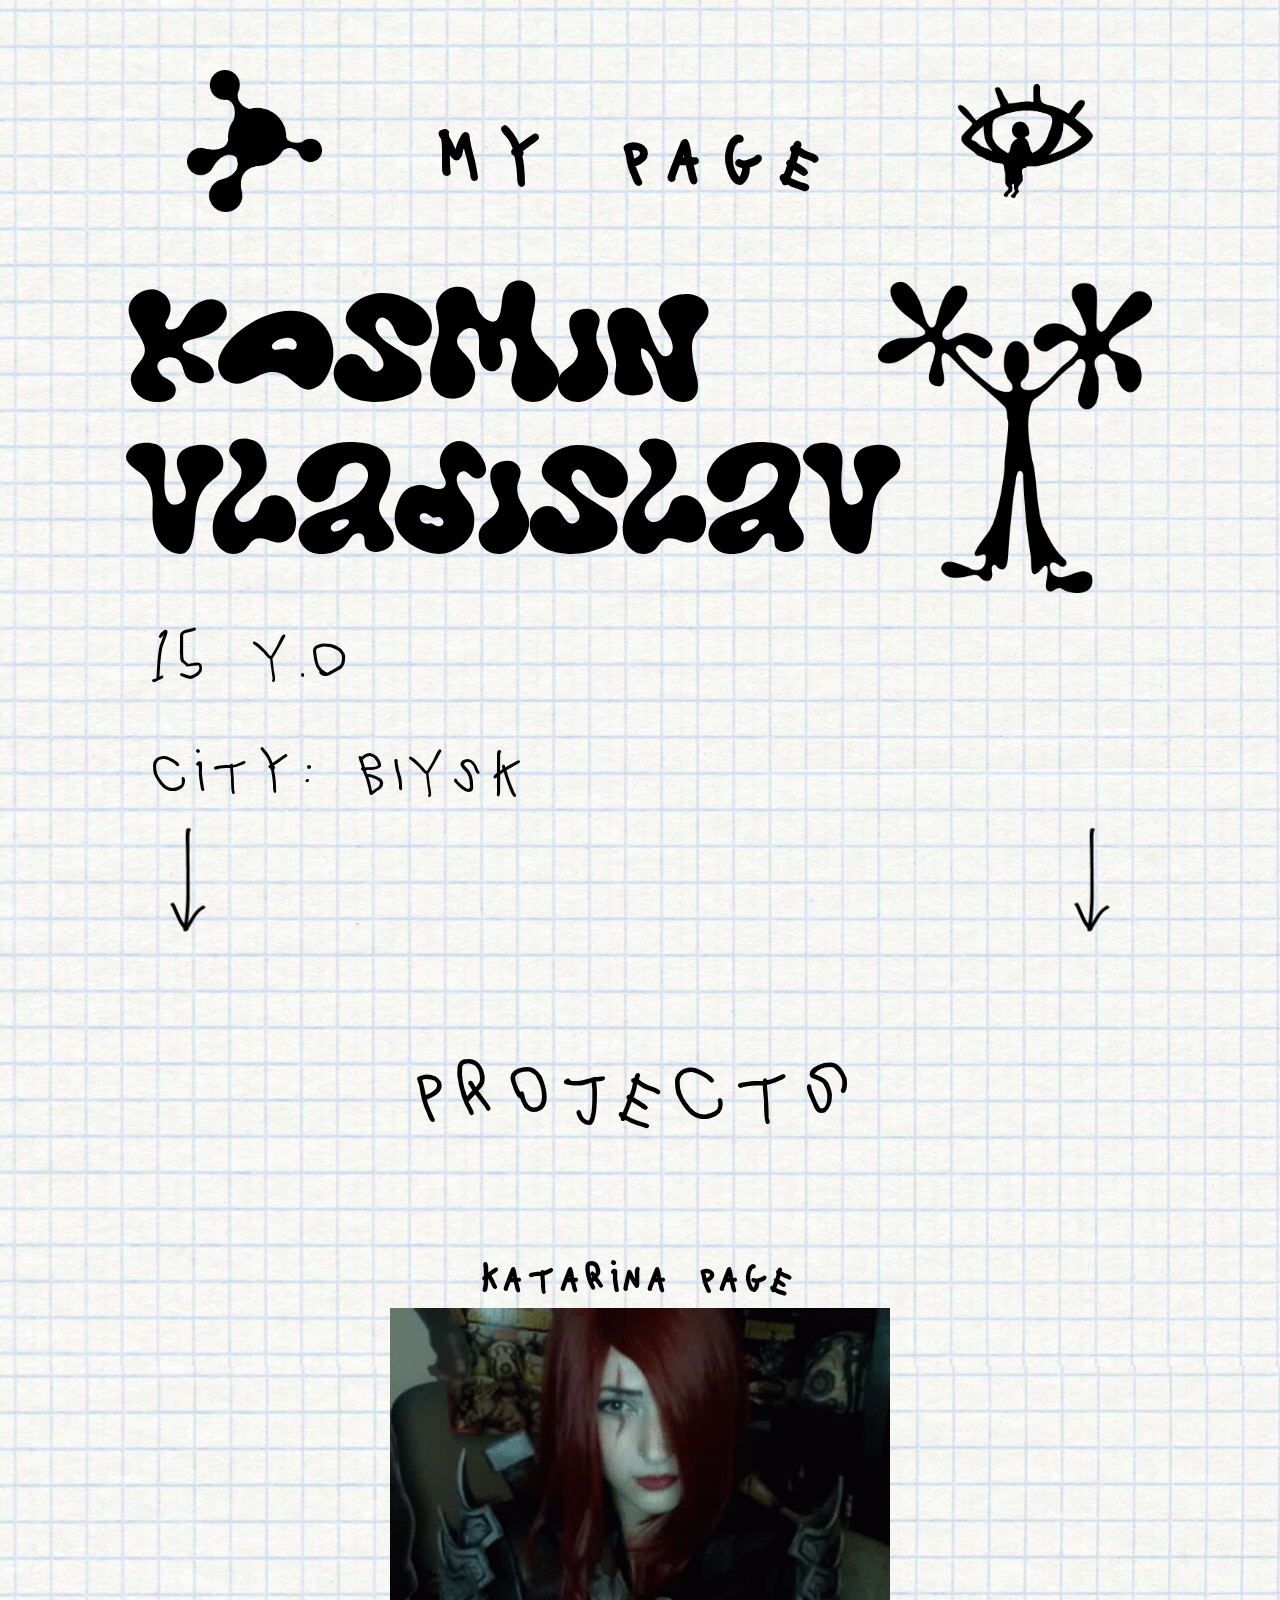
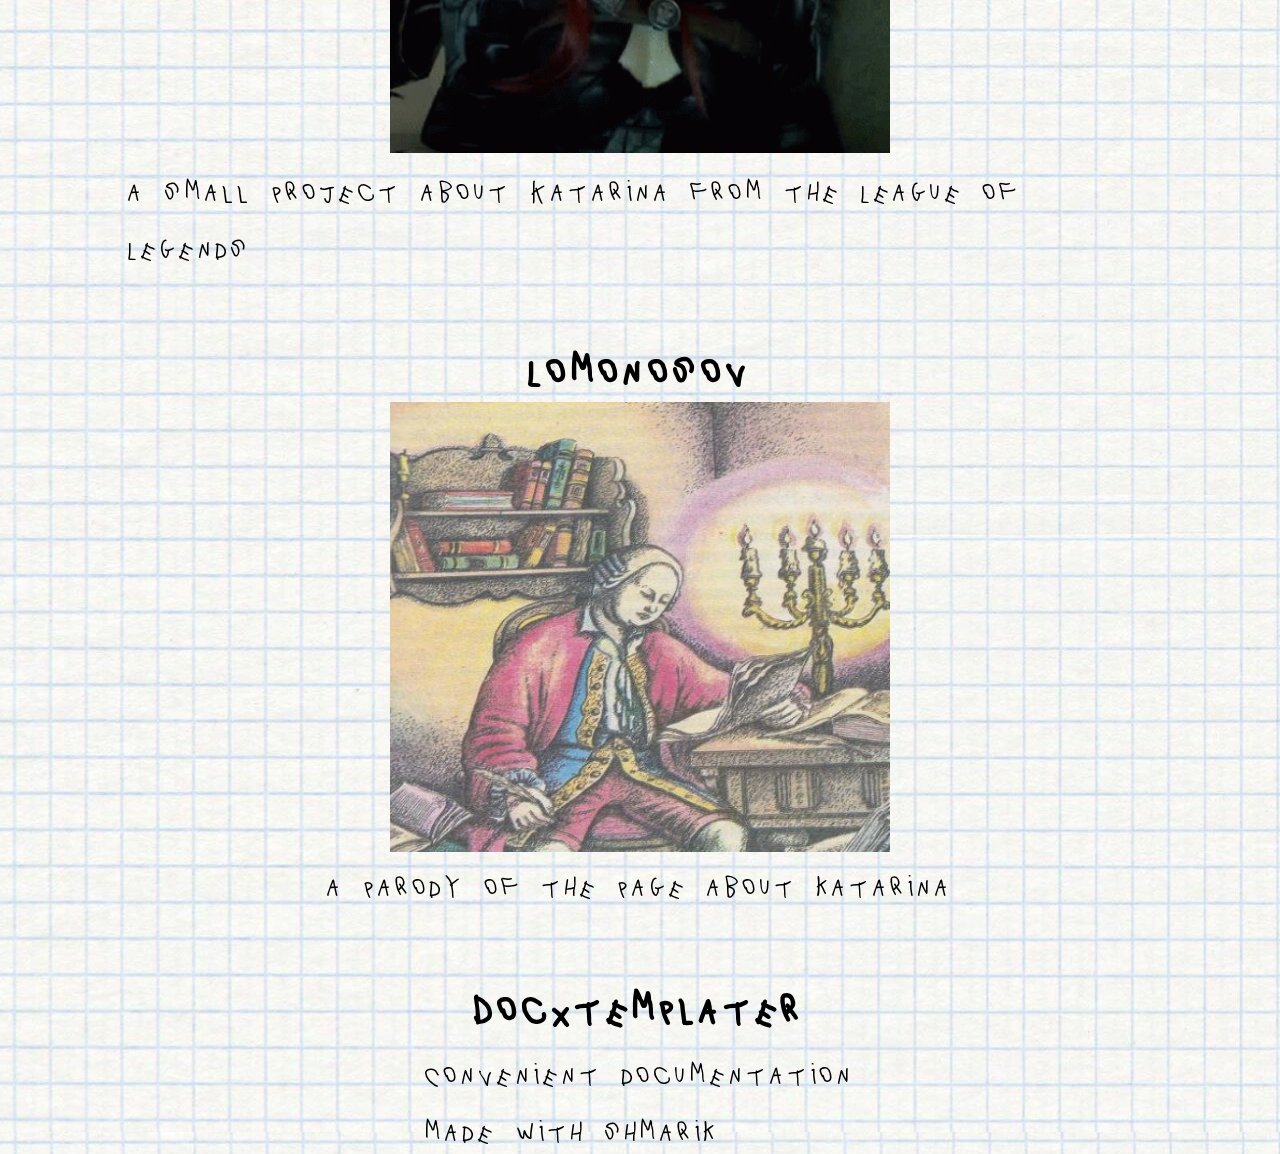
==== index.html @ 186d4df7 "123" ====
<!DOCTYPE html>
<html lang="en">

<head>
    <meta charset="UTF-8">
    <meta name="viewport" content="width=device-width, initial-scale=1.0">
    <title></title>
    <link rel="stylesheet" href="css/style.css">
    <link rel="shortcut icon" href="css/images/favicon.ico" type="image/x-icon">
    <link rel="icon" href="/favicon.ico" type="image/x-icon">
    <title>Kosmin's page</title>
</head>

<body>
    <header>
        <div class="header-content">
            <img class="header-img" src="css/images/Asset 37.png" alt="">
            <h1 class="header-title">My page</h1>
            <img class="header-img" src="css/images/Asset 86.png" alt="">
        </div>
    </header>

    <main>

        <div class="main-content">

            <div class="about-me">

                <div>
                    <div class="about-me-text">
                        Kosmin Vladislav
                    </div>
                    <div class="about-me-description">
                        15 Y.O <br> city: BIYSK
                    </div>
                </div>
                <div>
                    <img class="about-me-img" src="css/images/Asset 212.png" alt="">
                </div>


            </div>

            <div class="arrows">
                <img class="arrow-img" width="120" src="css/images/pngwing.com (1).png" alt="">
                <img class="arrow-img" src="css/images/pngwing.com (1).png" alt="">
            </div>

            <div class="projects-title">projects</div>
            <div class="projects-block">

                <div class="project" id="first-project">
                    <h1 class="project-title">  <a href="projects/katarinaPAGE/"> katarina page </a>  </h1>
                    <a style="max-width:500px;" href="projects/katarinaPAGE/"><img class="project-img"
                            src="css/images/katarina-league-of-legends.gif" alt=""></a>
                    <div class="project-text">a small project about Katarina from the League of Legends</div>
                </div>

                <div class="project" id="second-project">
                    <h1 class="project-title"> <a href="projects/Eisnshtein/"> Lomonosov </a> </h1>
                    <a style="display: flex; justify-content: center;" href="projects/Eisnshtein/">
                        <img class="project-img Lomonosov" src="css/images/1643045199_34-papik-pro-p-risunok-na-temu-lomonosov-34.jpg"alt=""></a>
                    <div class="project-text">a parody of the page about katarina</div>
                </div>

                <div class="project" id="third-project">
                    <h1 class="project-title"> <a href="projects/Docxtemplater1/public/">Docxtemplater </a> </h1>
                    <a style="display: flex; justify-content: center;" href="projects/Docxtemplater1/public/"><img class="project-img" src="css/images/xerox-fax.gif" alt=""></a>
                    <div class="project-text"> Convenient documentation <br> made with shmarik </div>
                </div>

            </div>
        </div>

    </main>
</body>

</html>
---- css/style.css ----
* {
    margin: 0;
    padding: 0;
    box-sizing: border-box;
}

body, html {
    width: 100%;
    height: 100%;
}

body {
    background-image: url(images/tekstura-lista-bumagi-v-kletku-2048x1366.jpg)
}

@font-face {
    font-family: 'vamp';
    src: url(fonts/PunkCyber-ExtrudeSlant.ttf);
}

@font-face {
    font-family: 'Achron';
    src: url(fonts/KINKY.otf);
}

@font-face {
    font-family: 'Cactus Jack';
    src: url(fonts/Cactus\ Jack.otf);
}

a {
    text-decoration: none;
    color: black;
}

header {
    margin-top: 35px;
    display: flex;
    justify-content: center;
    align-items:center;
    width: 100%;
}

.header-content {
    display: flex;
    justify-content: center;
    align-items: center;
    justify-content: space-around;
    margin-top: 35px;
    width: 80%;
}

.header-title {
    font-family: 'Cactus Jack';
    Letter-spacing: 11px;
    font-size:  14vh;
    color: rgb(0, 0, 0);
    line-height: 50px;
}

.header-img {
    width: 15vh;
}

main {
    margin-top: 70px;
    display: flex;
    justify-content: center;
    width: 100%;
}

.main-content {
    width: 80%;
    height: auto;
    display: flex;
    flex-direction: column;
    align-items: center;
}

.about-me {
    width: 100%;
    height: auto;
    display: flex;
    justify-content: space-evenly;
}


.about-me-text {
    font-family: 'Achron';
    font-size: 160px;
    display: flex;
    align-items: center;
    max-width: 750px;
}

.about-me-img  {
    display: flex; 
    justify-content: center;
    max-width: 100%;
    width: 390px;
}

.about-me-description {
    font-family: 'Cactus Jack';
    font-size: 100px;
    display: flex;
    margin-left: 25px;
}

.arrows {
    width: 100%;
    display: flex;
    justify-content: space-between;
    margin: 30px 0px 0px 0px;
}

.arrow-img {
    transform: rotate(-270deg);
    width: 120px;
}

.projects-title {
    display: flex;
    margin-top: 70px;
    font-size: 150px;
    justify-content: center;
    font-family: 'Cactus Jack';
}

.projects-block {
    width: 100%;
    margin-top: 20px;
    height: 600px;
    display: flex;
    flex-direction: column;
    align-items: center;
    font-family: 'Cactus Jack';
}

.project {
    display: flex;
    flex-direction: column;
    justify-content: center;
    align-items: center;
    margin-top: 50px;
}

.project-title {
    display: flex; 
    font-size: 70px; 
    justify-content: center;
}

.project-img {
    width: 500px;
}

.Lomonosov {
    height: 450px;
}

.project-text {
    font-size: 50px;
    display: flex;
    justify-content: center;
}

@media only screen and (max-width: 1200px) {


}

@media only screen and (max-width: 1121px) {
    .header-content {
        gap: 50px;
    }

    .header-title {
        font-size: 110px;
    }

    .arrows {
        display: none;
    }

    .about-me-img {
        display: none;
    }

    .about-me-description {
        display: flex;
        justify-content: center;
    }
}

@media only screen and (max-width: 900px) {

    .header-title {
        font-size: 90px;
        
    }

    .header-img {
        width: 115px;
    }
}

@media only screen and (max-width: 800px) {
        .header-img {
            width: 100px;
        }

        .about-me-text {
            font-size: 140px;
        }

        .about-me-description {
            font-size: 80px;
        }
}

@media only screen and (max-width: 685px) {

    .about-me-text {
        font-size: 110px;
    }

    .about-me-description {
        font-size: 70px;
    }

    .project-img {
        width: 400px;
    }

    .Lomonosov {
        height: 355px;
    }
}

@media only screen and (max-width: 890px) {
    .header-title {
        max-width: 150px;
    }
}

@media only screen and (max-width: 540px) {
    .about-me-text {
        font-size: 100px;
    }

    .about-me-description {
        font-size: 60px;
    }

    .projects-title {
        font-size: 100px;
    }
}

@media only screen and (max-width: 480px) {
    .about-me-text {
        font-size: 85px;
    }

    .header-title {
        font-size: 80px;
        max-width: 330px;
    }

    .header-img {
        display: none;
    }

    .project-img {
        width: 350px;
    }

    .project-text {
        font-size: 45px;
    }
}

@media only screen and (max-width: 410px) {
    .header-img {
        width: 70px;
    }
    
    .about-me-text {
        font-size: 70px;
    }
}
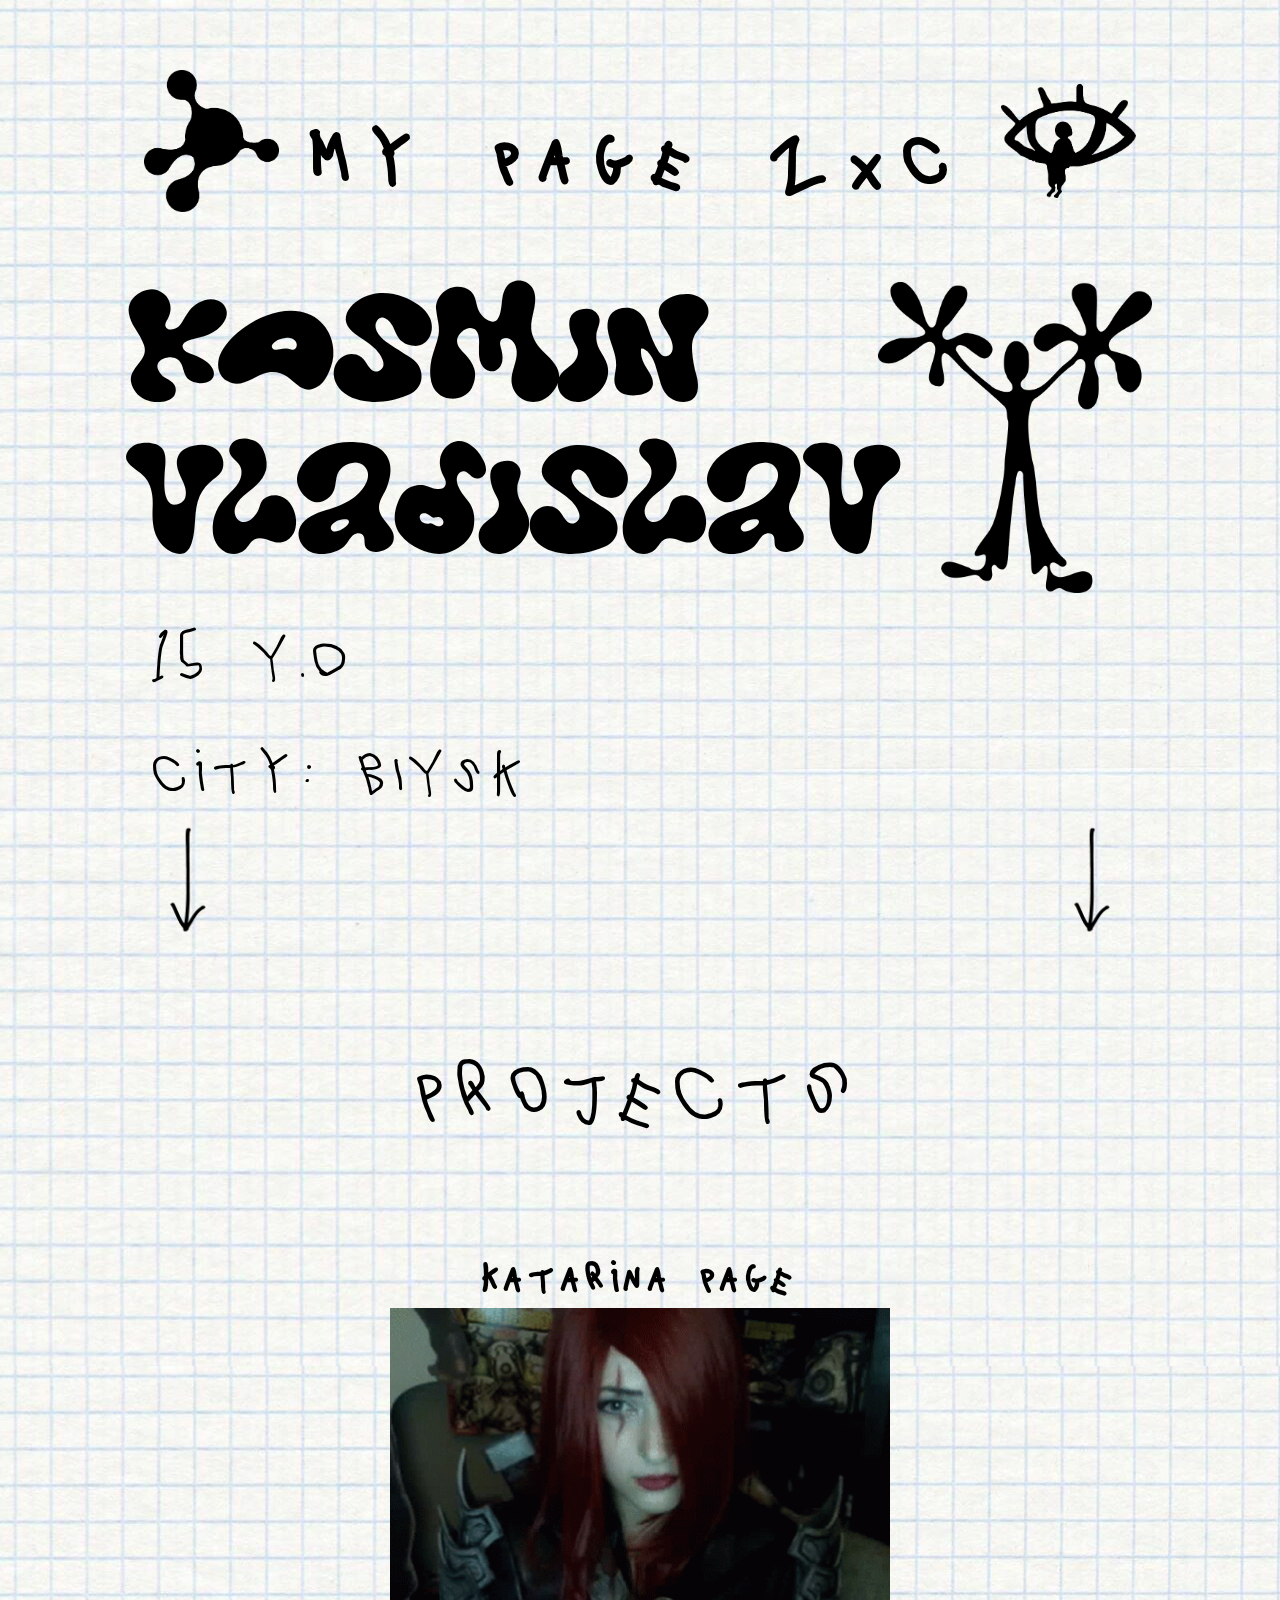
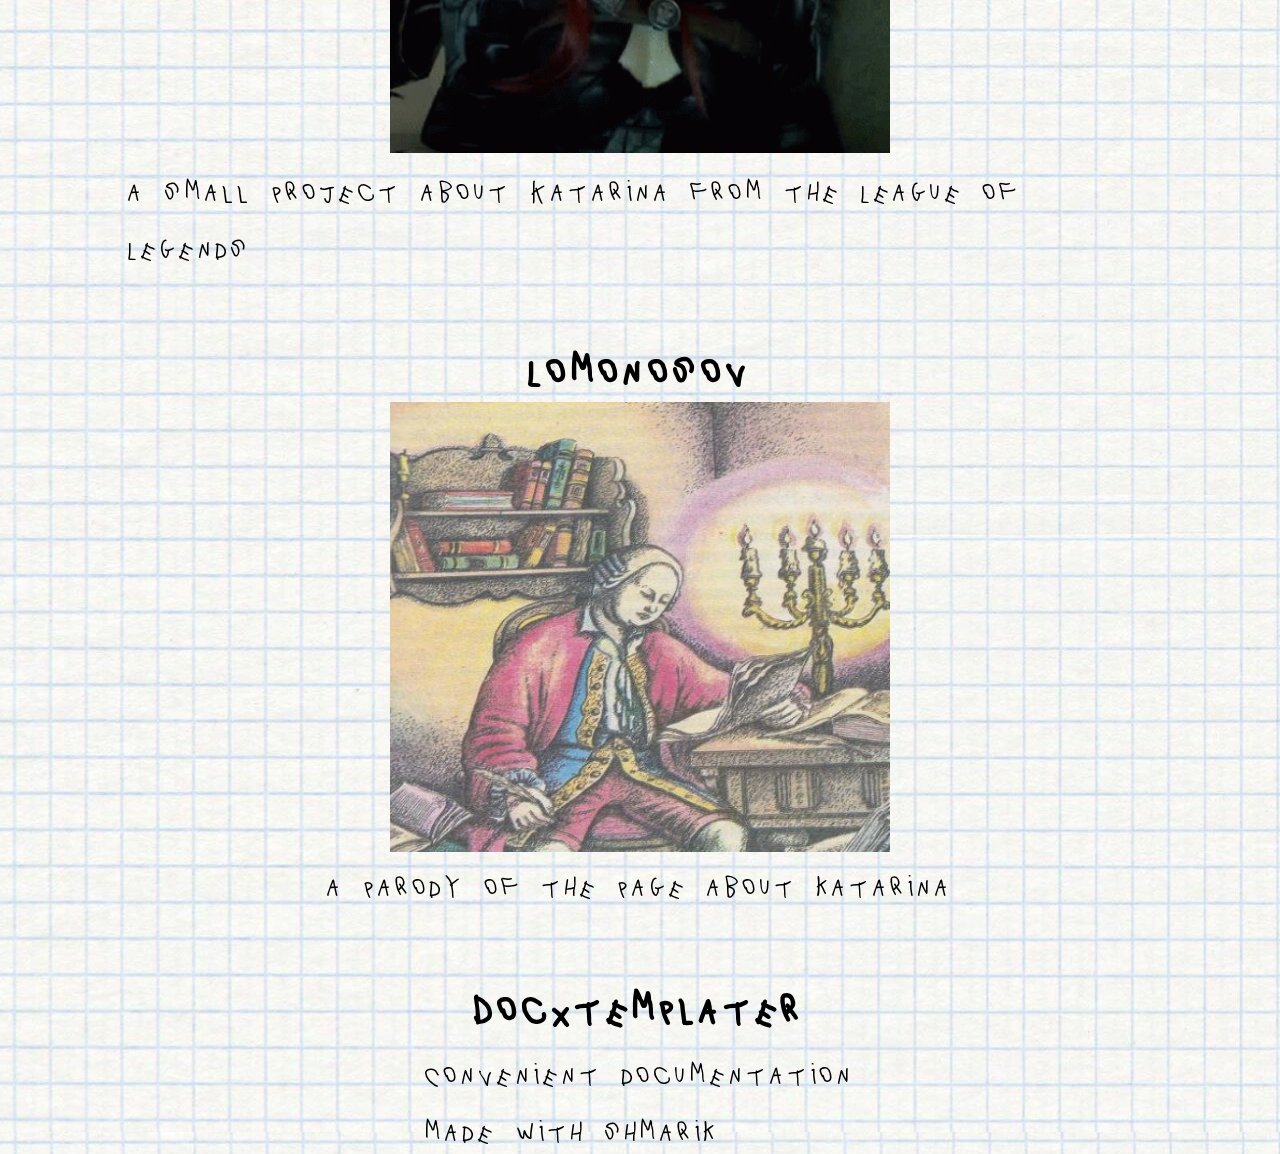
==== commit e806ac63: "123" ====
--- a/index.html
+++ b/index.html
@@ -15,7 +15,7 @@
     <header>
         <div class="header-content">
             <img class="header-img" src="css/images/Asset 37.png" alt="">
-            <h1 class="header-title">My page</h1>
+            <h1 class="header-title">My page zxc</h1>
             <img class="header-img" src="css/images/Asset 86.png" alt="">
         </div>
     </header>
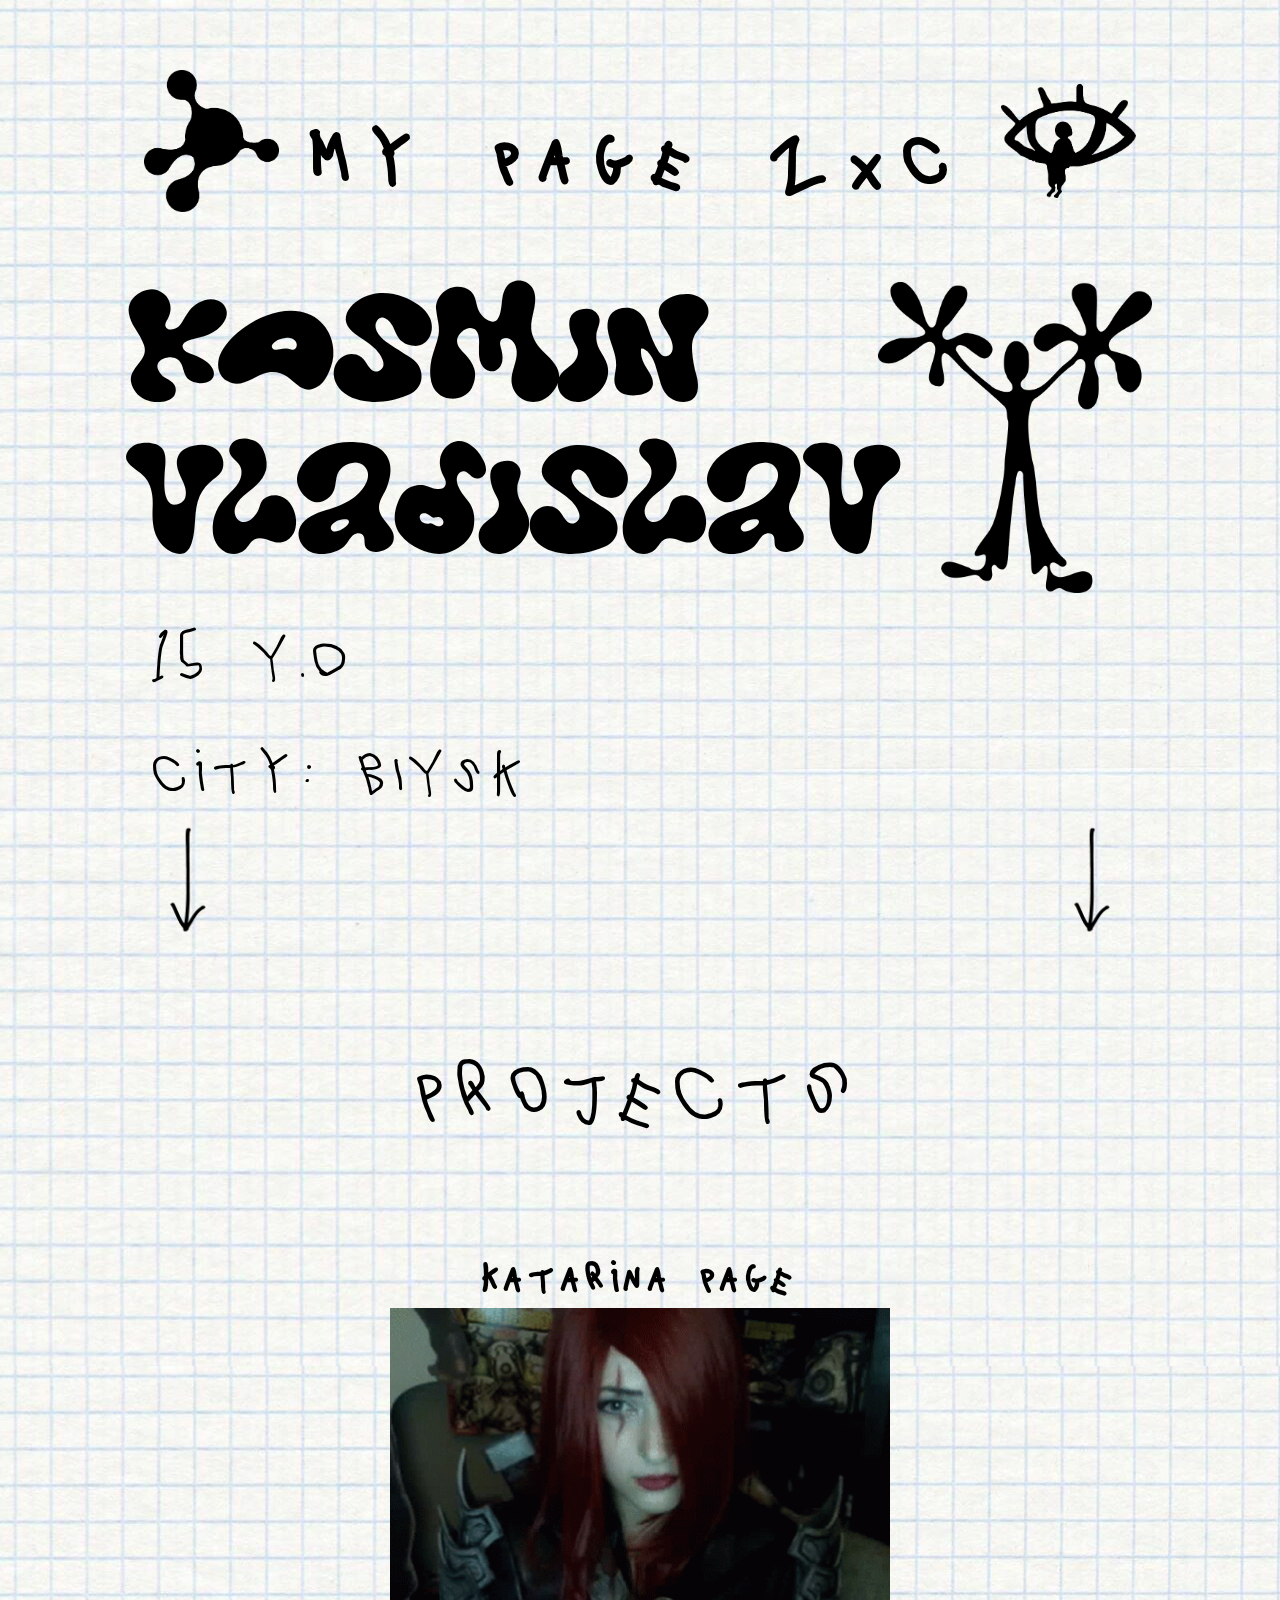
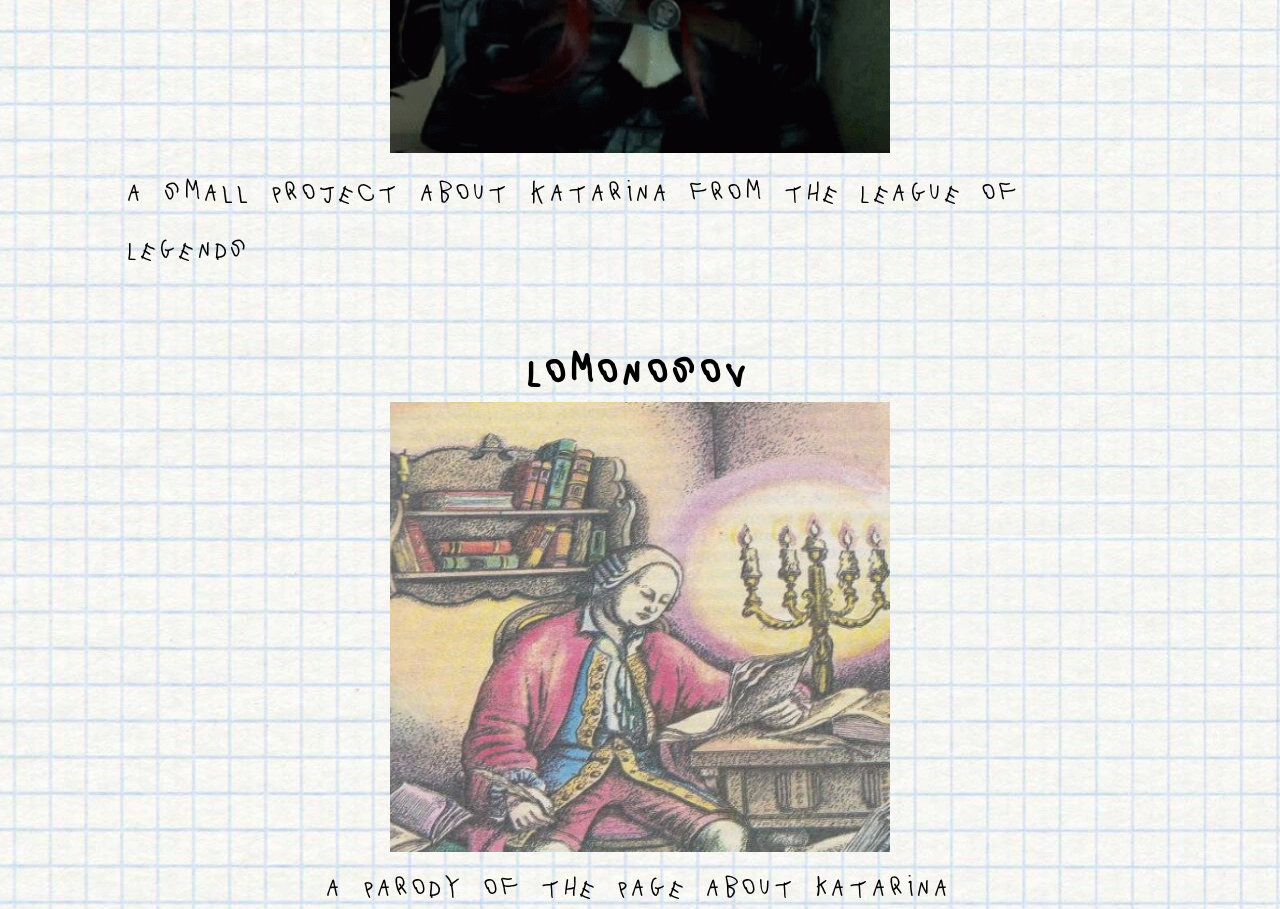
==== commit 1bcfd471: "123" ====
--- a/index.html
+++ b/index.html
@@ -62,12 +62,12 @@
                         <img class="project-img Lomonosov" src="css/images/1643045199_34-papik-pro-p-risunok-na-temu-lomonosov-34.jpg"alt=""></a>
                     <div class="project-text">a parody of the page about katarina</div>
                 </div>
-
+<!-- 
                 <div class="project" id="third-project">
                     <h1 class="project-title"> <a href="projects/Docxtemplater1/public/">Docxtemplater </a> </h1>
                     <a style="display: flex; justify-content: center;" href="projects/Docxtemplater1/public/"><img class="project-img" src="css/images/xerox-fax.gif" alt=""></a>
                     <div class="project-text"> Convenient documentation <br> made with shmarik </div>
-                </div>
+                </div> -->
 
             </div>
         </div>
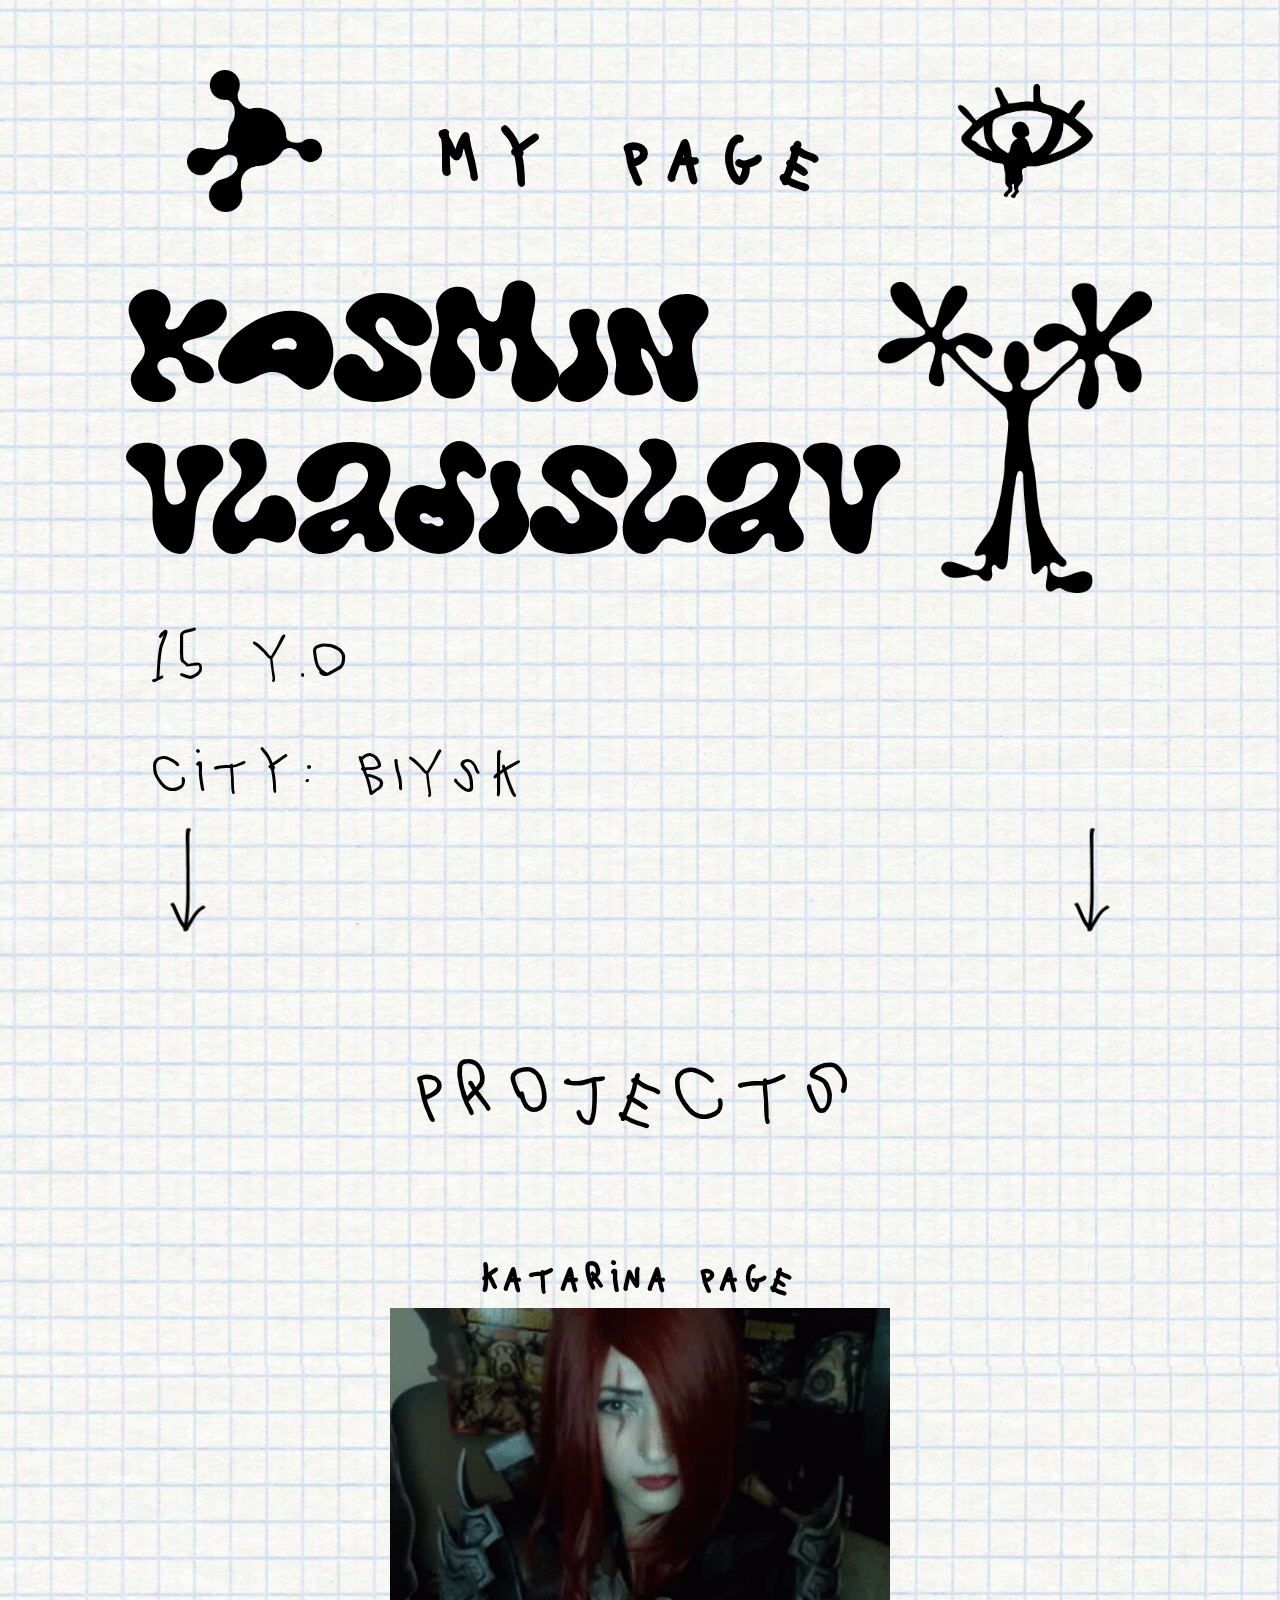
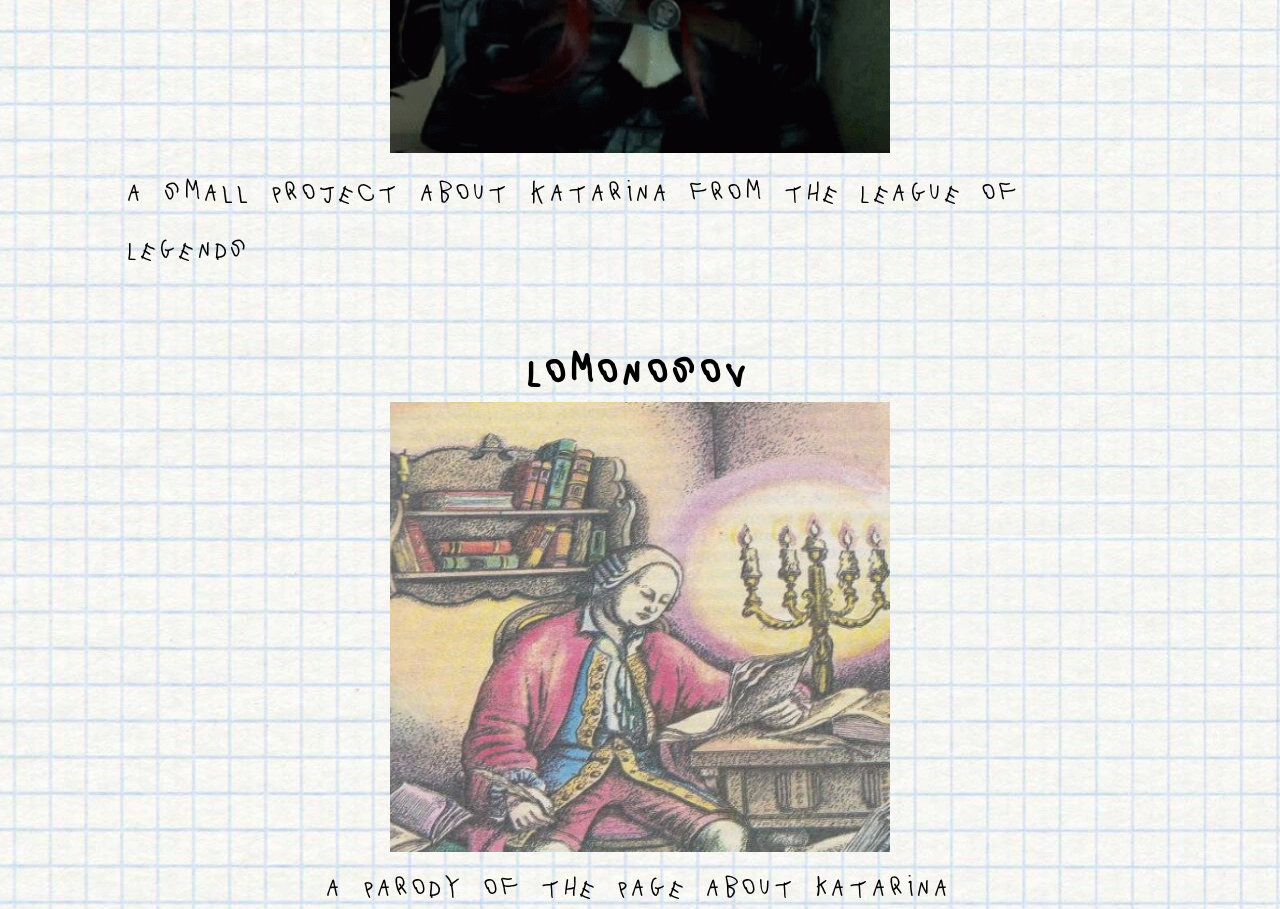
==== commit 9503d0c1: "123" ====
--- a/index.html
+++ b/index.html
@@ -15,7 +15,7 @@
     <header>
         <div class="header-content">
             <img class="header-img" src="css/images/Asset 37.png" alt="">
-            <h1 class="header-title">My page zxc</h1>
+            <h1 class="header-title">My page</h1>
             <img class="header-img" src="css/images/Asset 86.png" alt="">
         </div>
     </header>
